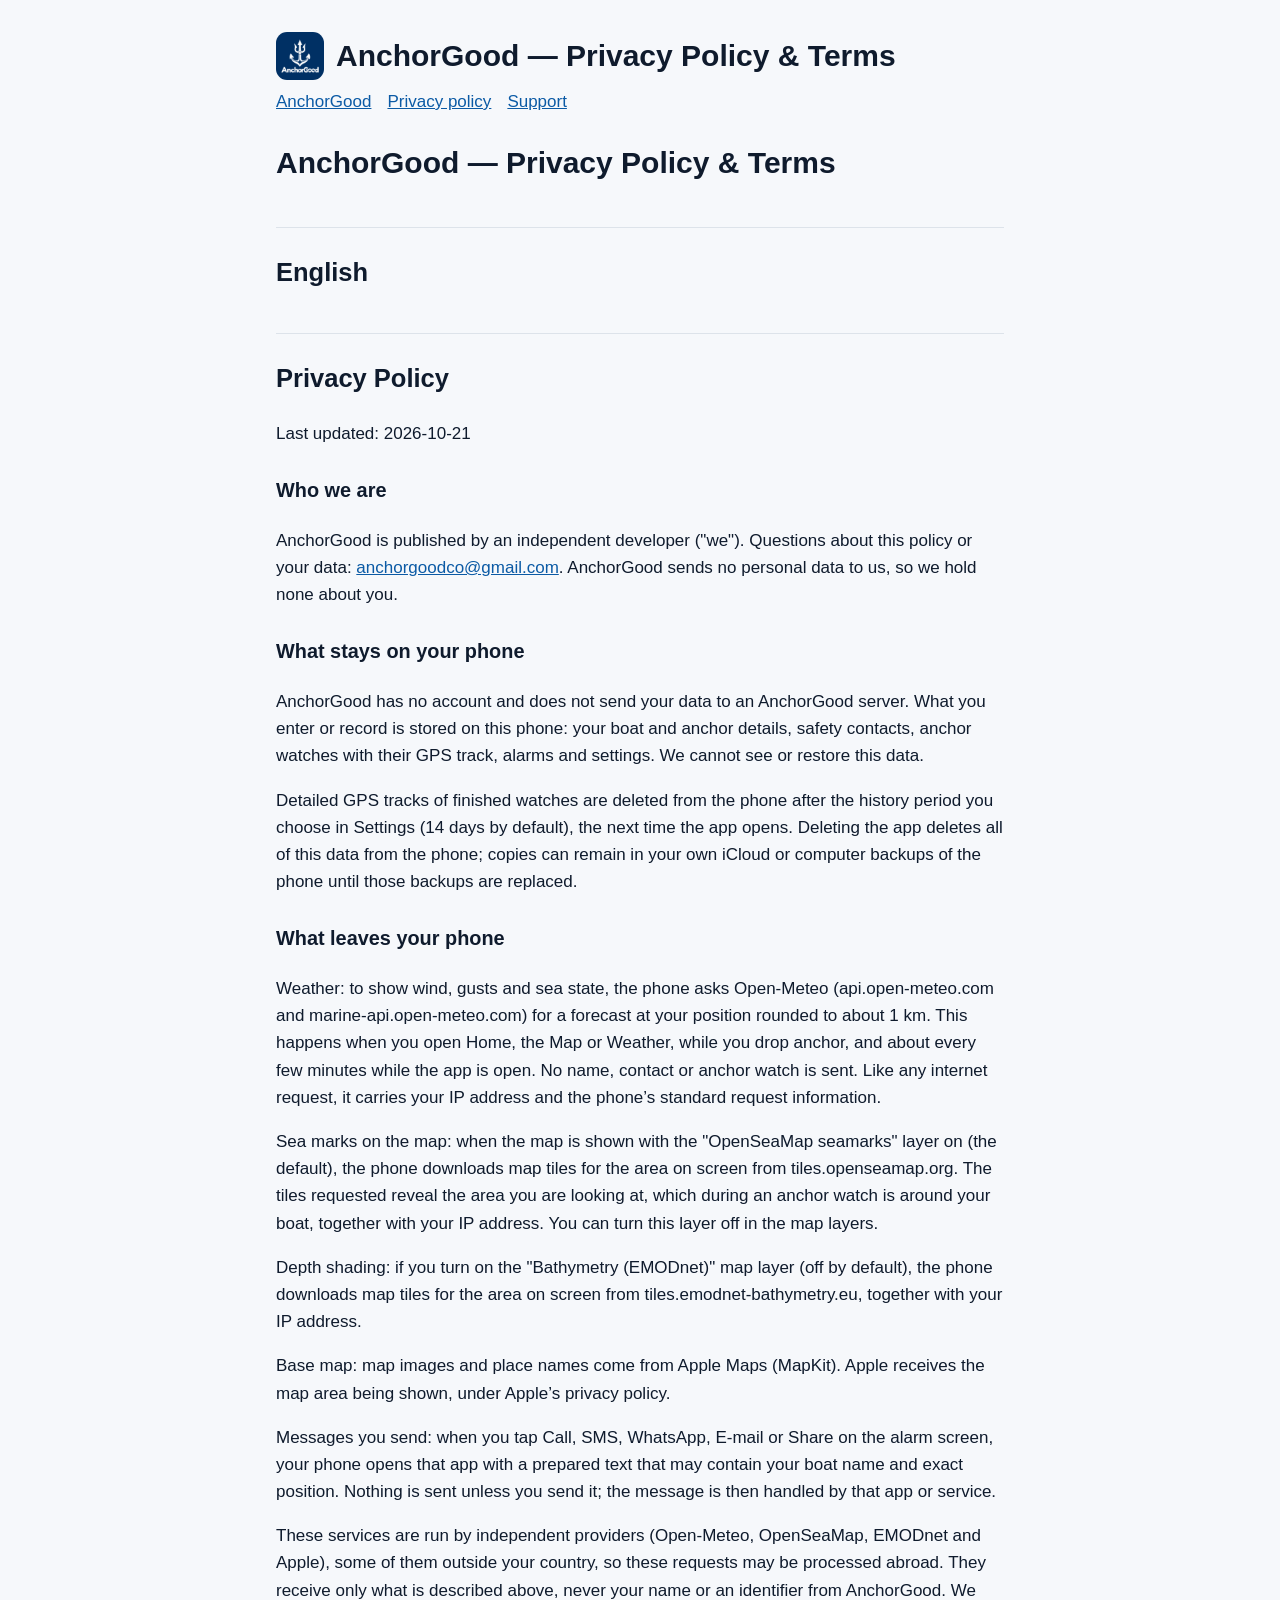
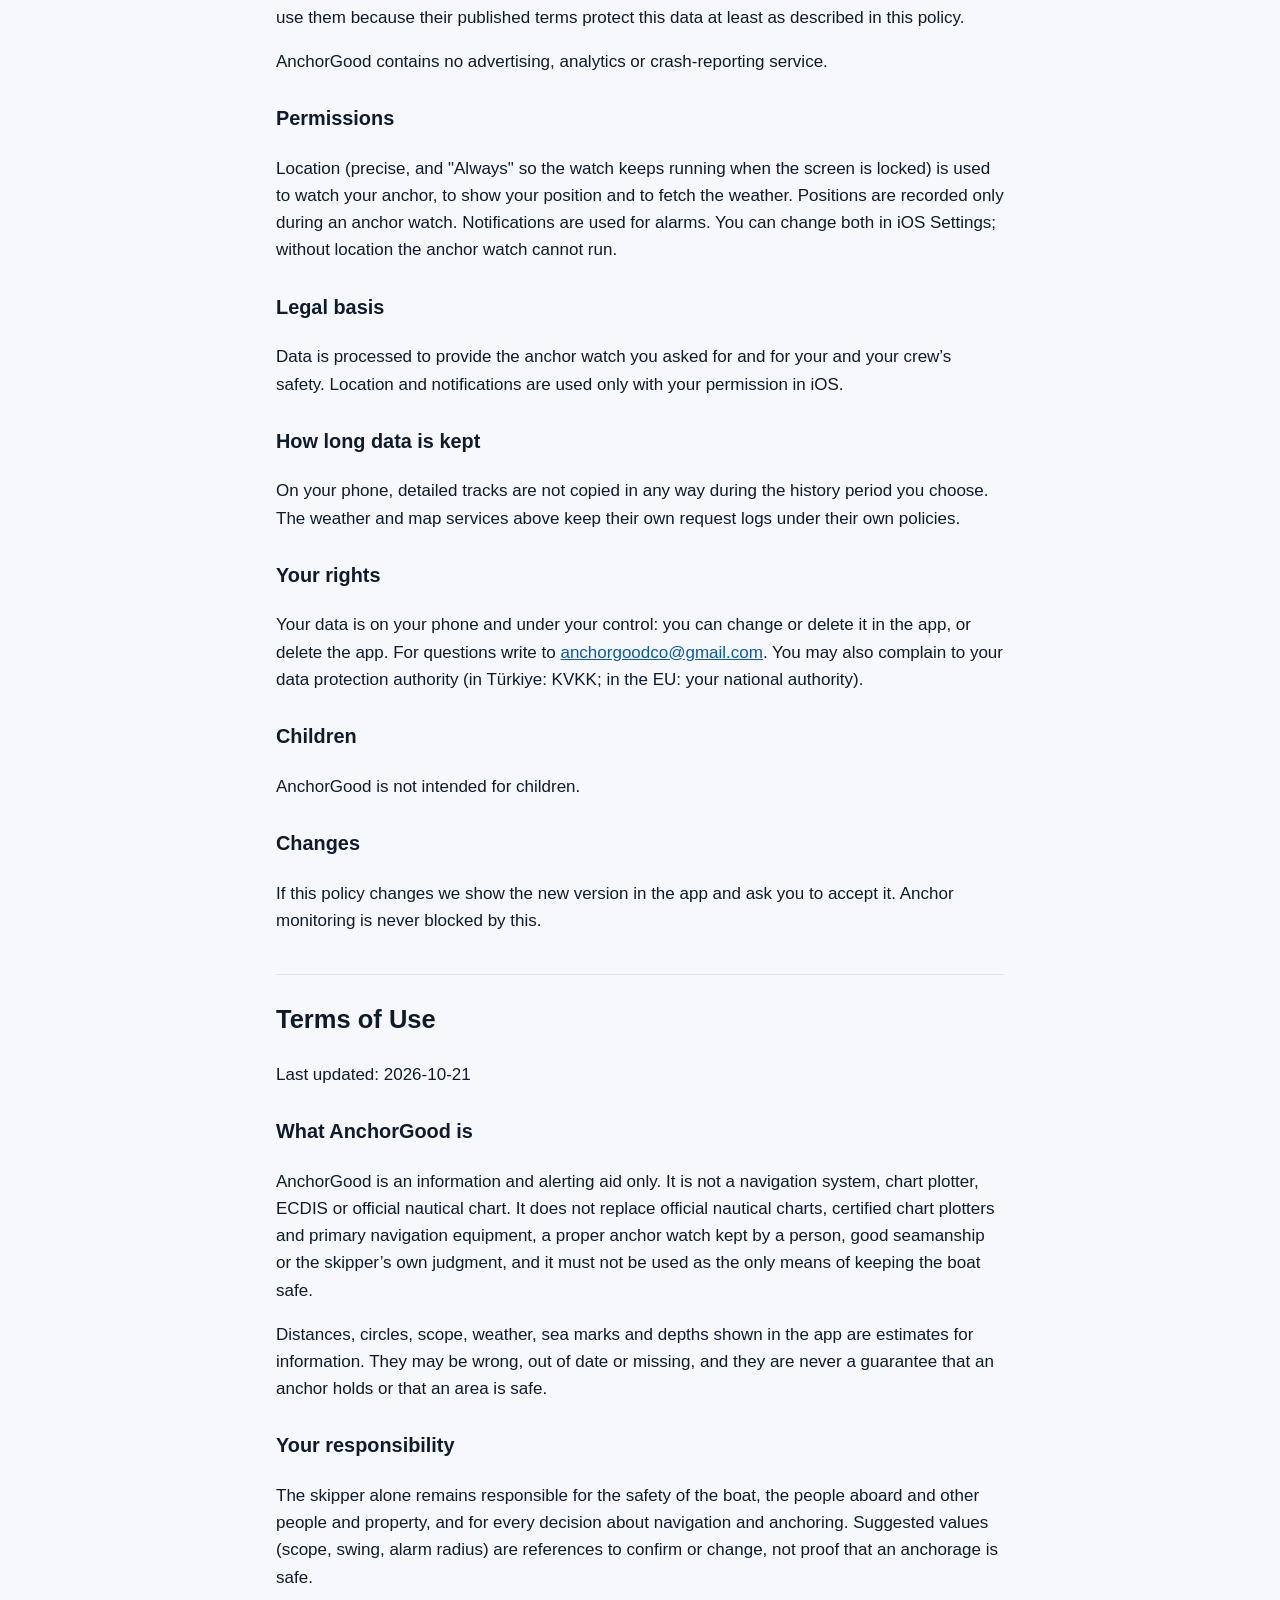
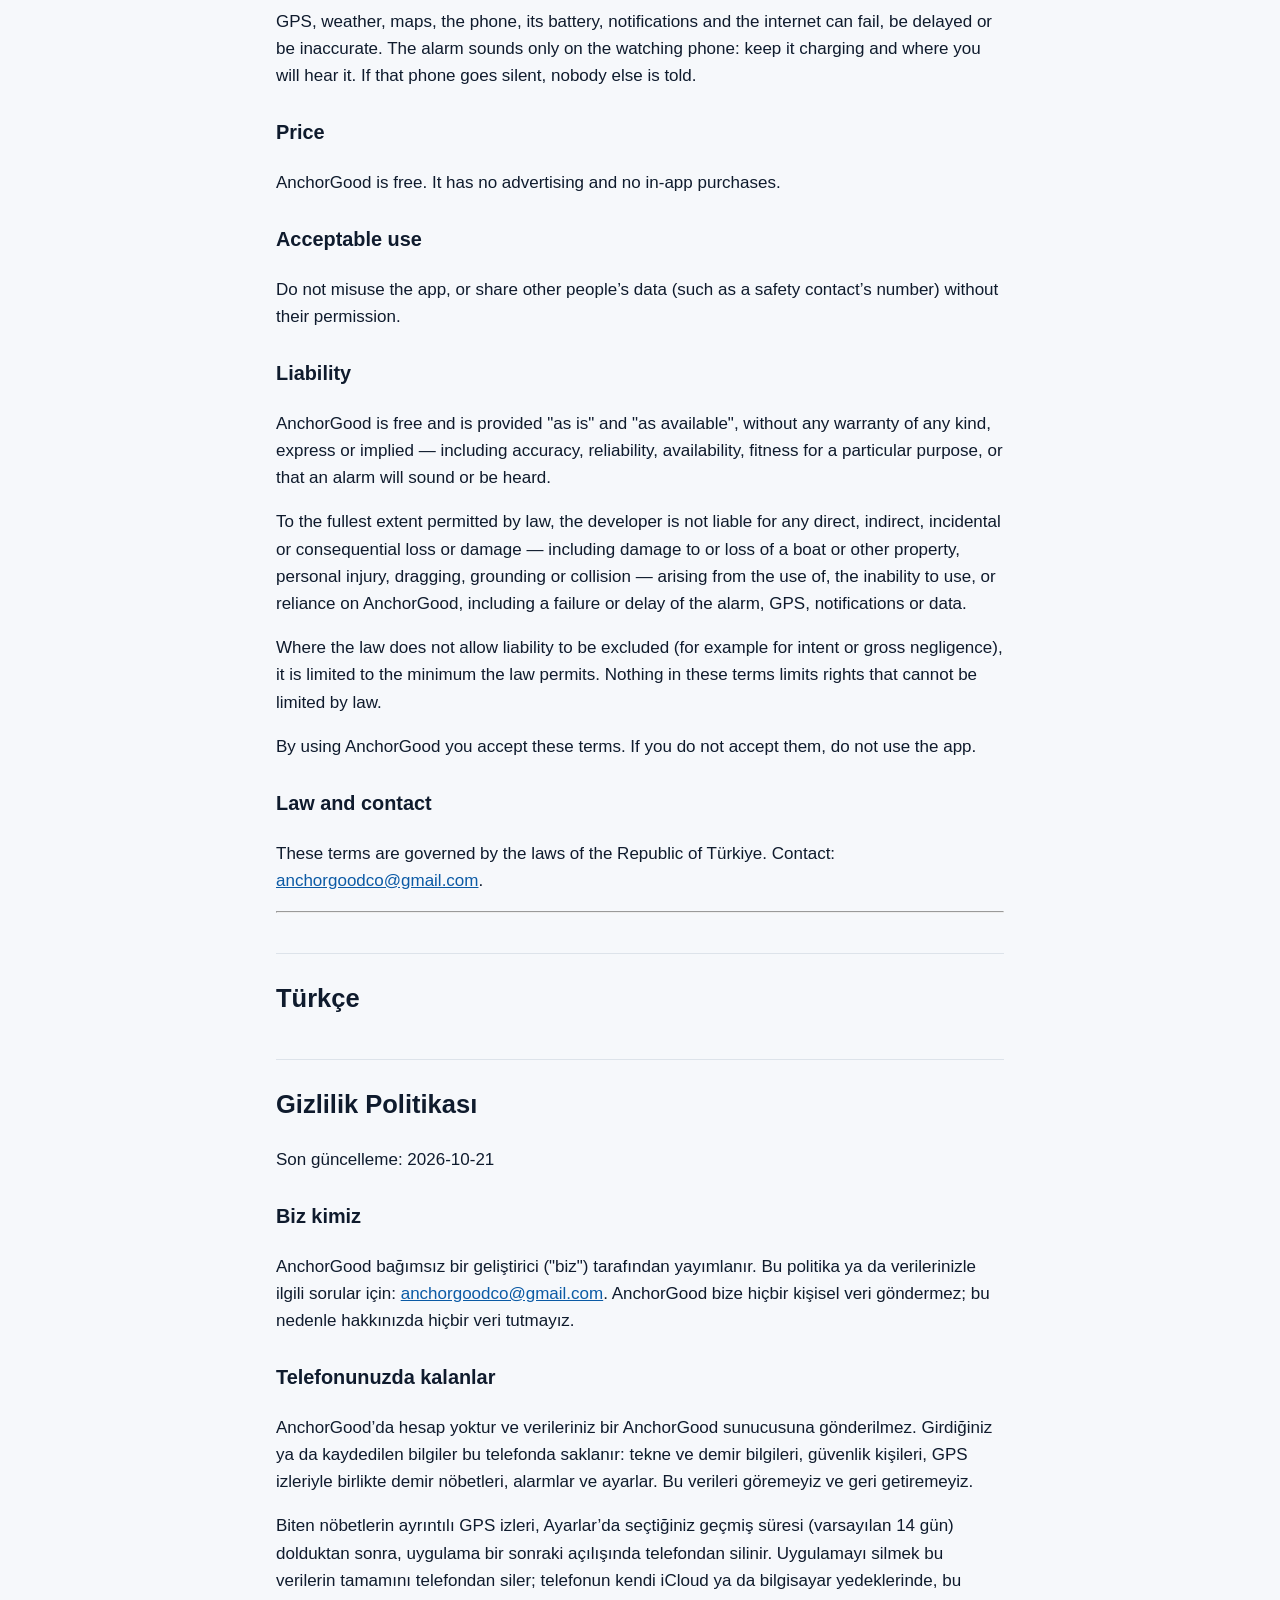
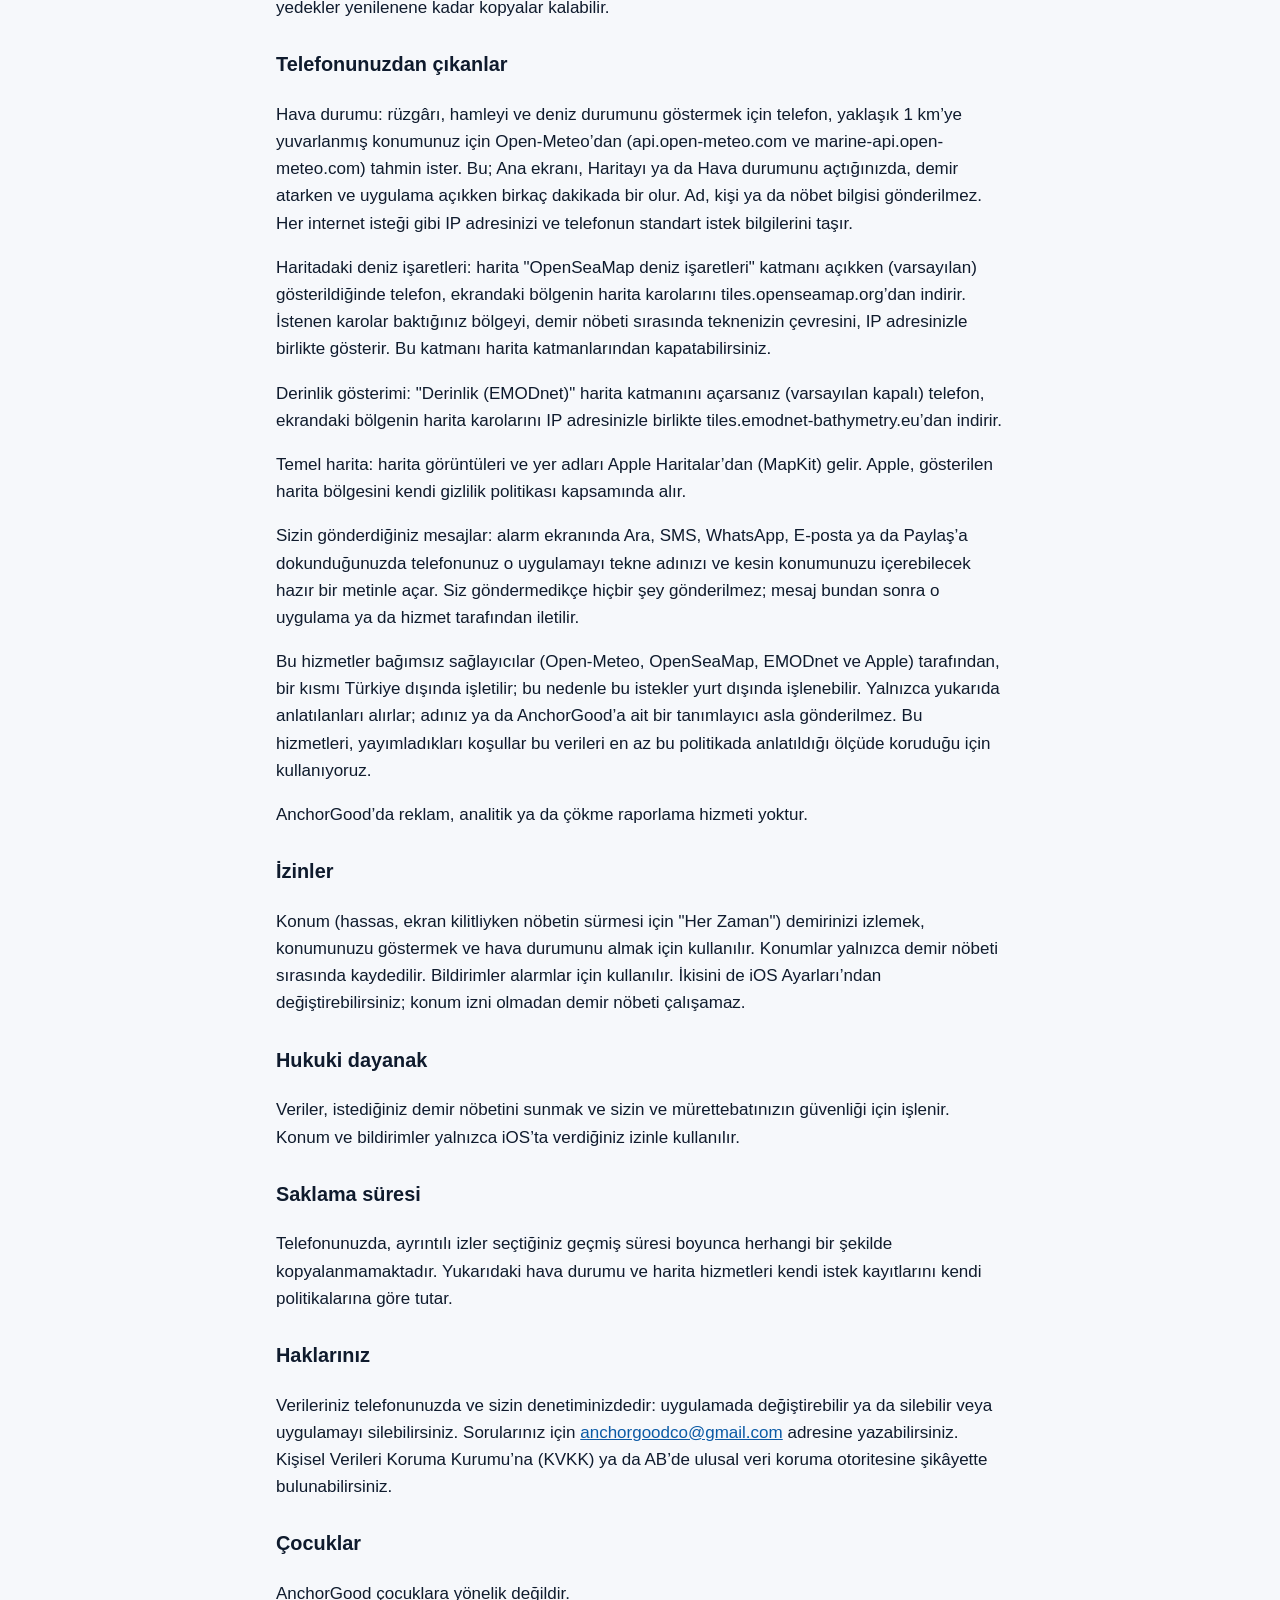
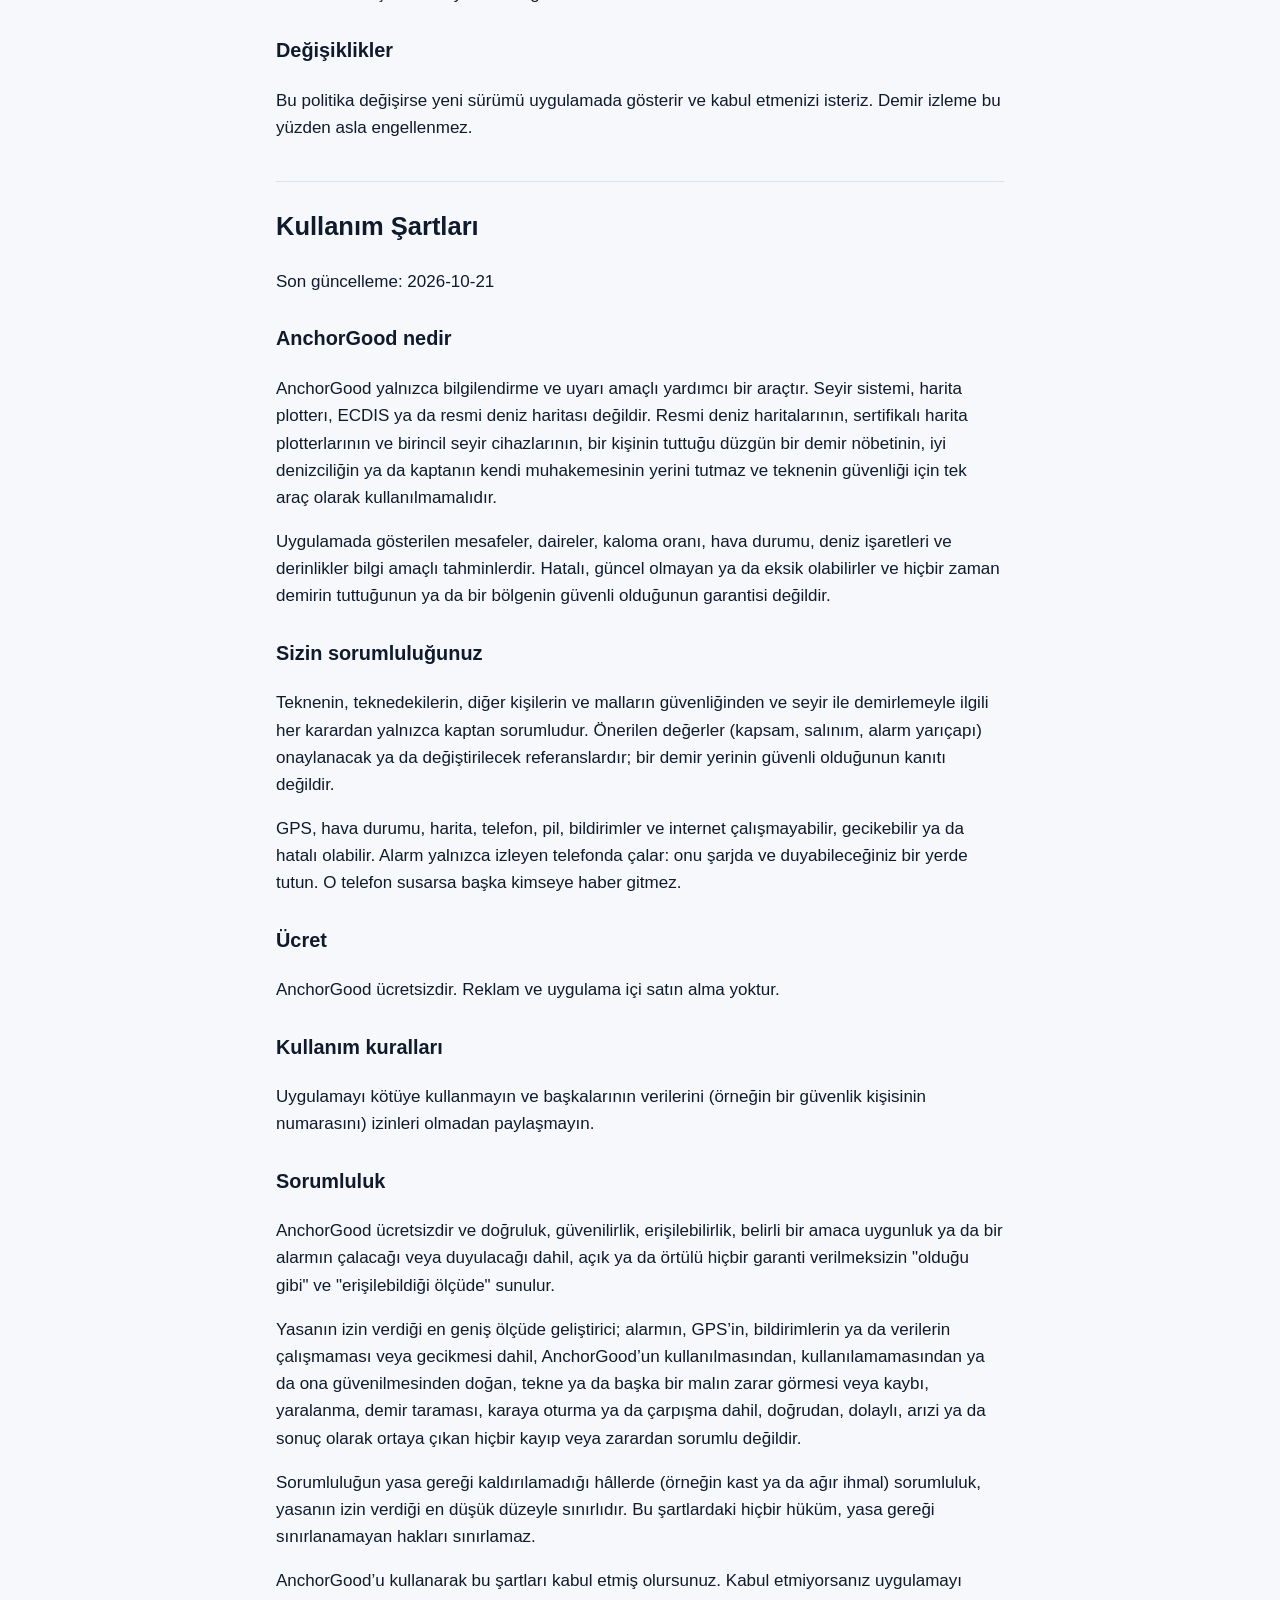
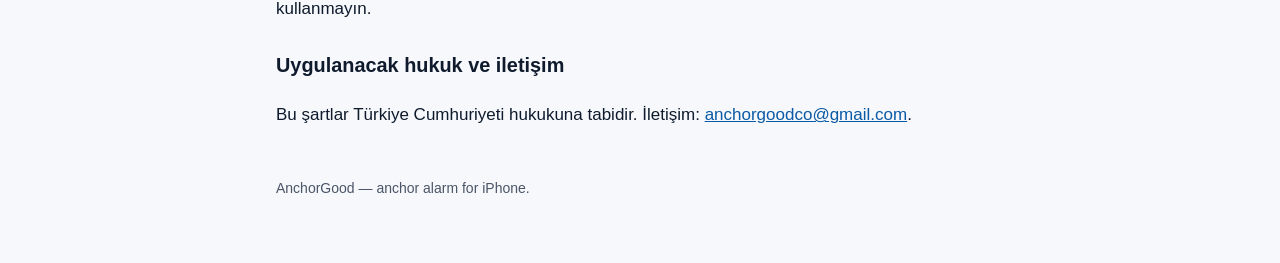
==== privacy.html @ 2a54570f "AnchorGood website: product page, privacy policy and terms, support" ====
<!DOCTYPE html>
<html xmlns="http://www.w3.org/1999/xhtml">
<head>
  <meta charset="utf-8" />
  <meta name="generator" content="pandoc 3.10" />
  <meta name="viewport" content="width=device-width, initial-scale=1.0, user-scalable=yes" />
  <title>AnchorGood — Privacy Policy &amp; Terms</title>
  <style>
    /* Default styles provided by pandoc.
    ** See https://pandoc.org/MANUAL.html#variables-for-html for config info.
    */
    span.smallcaps{font-variant: small-caps;}
    div.columns{display: flex; gap: 1.5em;}
    div.column{flex: auto;}
    @media screen {
    div.columns{gap: min(4vw, 1.5em);}
    div.column{overflow-x: auto;}
    }
    div.hanging-indent{margin-left: 1.5em; text-indent: -1.5em;}
    /* The extra [class] is a hack that increases specificity enough to
       override a similar rule in reveal.js */
    ul.task-list[class]{list-style: none;}
    ul.task-list li input[type="checkbox"] {
      font-size: inherit;
      width: 0.8em;
      margin: 0 0.8em 0.2em -1.6em;
      vertical-align: middle;
    }
    .display.math{display: block; text-align: center; margin: 0.5rem auto;}
  </style>
  <link rel="stylesheet" href="style.css" />
</head>
<body>
<main><header><img src="icon.png" alt=""><h1>AnchorGood — Privacy Policy & Terms</h1></header><nav><a href="index.html">AnchorGood</a><a href="privacy.html">Privacy policy</a><a href="support.html">Support</a></nav>
<header id="title-block-header">
<h1 class="title">AnchorGood — Privacy Policy &amp; Terms</h1>
</header>
<h2 id="english">English</h2>
<h2 id="privacy-policy">Privacy Policy</h2>
<p>Last updated: 2026-10-21</p>
<h3 id="who-we-are">Who we are</h3>
<p>AnchorGood is published by an independent developer ("we"). Questions
about this policy or your data: <a
href="mailto:anchorgoodco@gmail.com">anchorgoodco@gmail.com</a>.
AnchorGood sends no personal data to us, so we hold none about you.</p>
<h3 id="what-stays-on-your-phone">What stays on your phone</h3>
<p>AnchorGood has no account and does not send your data to an
AnchorGood server. What you enter or record is stored on this phone:
your boat and anchor details, safety contacts, anchor watches with their
GPS track, alarms and settings. We cannot see or restore this data.</p>
<p>Detailed GPS tracks of finished watches are deleted from the phone
after the history period you choose in Settings (14 days by default),
the next time the app opens. Deleting the app deletes all of this data
from the phone; copies can remain in your own iCloud or computer backups
of the phone until those backups are replaced.</p>
<h3 id="what-leaves-your-phone">What leaves your phone</h3>
<p>Weather: to show wind, gusts and sea state, the phone asks Open-Meteo
(api.open-meteo.com and marine-api.open-meteo.com) for a forecast at
your position rounded to about 1 km. This happens when you open Home,
the Map or Weather, while you drop anchor, and about every few minutes
while the app is open. No name, contact or anchor watch is sent. Like
any internet request, it carries your IP address and the phone’s
standard request information.</p>
<p>Sea marks on the map: when the map is shown with the "OpenSeaMap
seamarks" layer on (the default), the phone downloads map tiles for the
area on screen from tiles.openseamap.org. The tiles requested reveal the
area you are looking at, which during an anchor watch is around your
boat, together with your IP address. You can turn this layer off in the
map layers.</p>
<p>Depth shading: if you turn on the "Bathymetry (EMODnet)" map layer
(off by default), the phone downloads map tiles for the area on screen
from tiles.emodnet-bathymetry.eu, together with your IP address.</p>
<p>Base map: map images and place names come from Apple Maps (MapKit).
Apple receives the map area being shown, under Apple’s privacy
policy.</p>
<p>Messages you send: when you tap Call, SMS, WhatsApp, E-mail or Share
on the alarm screen, your phone opens that app with a prepared text that
may contain your boat name and exact position. Nothing is sent unless
you send it; the message is then handled by that app or service.</p>
<p>These services are run by independent providers (Open-Meteo,
OpenSeaMap, EMODnet and Apple), some of them outside your country, so
these requests may be processed abroad. They receive only what is
described above, never your name or an identifier from AnchorGood. We
use them because their published terms protect this data at least as
described in this policy.</p>
<p>AnchorGood contains no advertising, analytics or crash-reporting
service.</p>
<h3 id="permissions">Permissions</h3>
<p>Location (precise, and "Always" so the watch keeps running when the
screen is locked) is used to watch your anchor, to show your position
and to fetch the weather. Positions are recorded only during an anchor
watch. Notifications are used for alarms. You can change both in iOS
Settings; without location the anchor watch cannot run.</p>
<h3 id="legal-basis">Legal basis</h3>
<p>Data is processed to provide the anchor watch you asked for and for
your and your crew’s safety. Location and notifications are used only
with your permission in iOS.</p>
<h3 id="how-long-data-is-kept">How long data is kept</h3>
<p>On your phone, detailed tracks are not copied in any way during the
history period you choose. The weather and map services above keep their
own request logs under their own policies.</p>
<h3 id="your-rights">Your rights</h3>
<p>Your data is on your phone and under your control: you can change or
delete it in the app, or delete the app. For questions write to <a
href="mailto:anchorgoodco@gmail.com">anchorgoodco@gmail.com</a>. You may
also complain to your data protection authority (in Türkiye: KVKK; in
the EU: your national authority).</p>
<h3 id="children">Children</h3>
<p>AnchorGood is not intended for children.</p>
<h3 id="changes">Changes</h3>
<p>If this policy changes we show the new version in the app and ask you
to accept it. Anchor monitoring is never blocked by this.</p>
<h2 id="terms-of-use">Terms of Use</h2>
<p>Last updated: 2026-10-21</p>
<h3 id="what-anchorgood-is">What AnchorGood is</h3>
<p>AnchorGood is an information and alerting aid only. It is not a
navigation system, chart plotter, ECDIS or official nautical chart. It
does not replace official nautical charts, certified chart plotters and
primary navigation equipment, a proper anchor watch kept by a person,
good seamanship or the skipper’s own judgment, and it must not be used
as the only means of keeping the boat safe.</p>
<p>Distances, circles, scope, weather, sea marks and depths shown in the
app are estimates for information. They may be wrong, out of date or
missing, and they are never a guarantee that an anchor holds or that an
area is safe.</p>
<h3 id="your-responsibility">Your responsibility</h3>
<p>The skipper alone remains responsible for the safety of the boat, the
people aboard and other people and property, and for every decision
about navigation and anchoring. Suggested values (scope, swing, alarm
radius) are references to confirm or change, not proof that an anchorage
is safe.</p>
<p>GPS, weather, maps, the phone, its battery, notifications and the
internet can fail, be delayed or be inaccurate. The alarm sounds only on
the watching phone: keep it charging and where you will hear it. If that
phone goes silent, nobody else is told.</p>
<h3 id="price">Price</h3>
<p>AnchorGood is free. It has no advertising and no in-app
purchases.</p>
<h3 id="acceptable-use">Acceptable use</h3>
<p>Do not misuse the app, or share other people’s data (such as a safety
contact’s number) without their permission.</p>
<h3 id="liability">Liability</h3>
<p>AnchorGood is free and is provided "as is" and "as available",
without any warranty of any kind, express or implied — including
accuracy, reliability, availability, fitness for a particular purpose,
or that an alarm will sound or be heard.</p>
<p>To the fullest extent permitted by law, the developer is not liable
for any direct, indirect, incidental or consequential loss or damage —
including damage to or loss of a boat or other property, personal
injury, dragging, grounding or collision — arising from the use of, the
inability to use, or reliance on AnchorGood, including a failure or
delay of the alarm, GPS, notifications or data.</p>
<p>Where the law does not allow liability to be excluded (for example
for intent or gross negligence), it is limited to the minimum the law
permits. Nothing in these terms limits rights that cannot be limited by
law.</p>
<p>By using AnchorGood you accept these terms. If you do not accept
them, do not use the app.</p>
<h3 id="law-and-contact">Law and contact</h3>
<p>These terms are governed by the laws of the Republic of Türkiye.
Contact: <a
href="mailto:anchorgoodco@gmail.com">anchorgoodco@gmail.com</a>.</p>
<hr />
<h2 id="türkçe">Türkçe</h2>
<h2 id="gizlilik-politikası">Gizlilik Politikası</h2>
<p>Son güncelleme: 2026-10-21</p>
<h3 id="biz-kimiz">Biz kimiz</h3>
<p>AnchorGood bağımsız bir geliştirici ("biz") tarafından yayımlanır. Bu
politika ya da verilerinizle ilgili sorular için: <a
href="mailto:anchorgoodco@gmail.com">anchorgoodco@gmail.com</a>.
AnchorGood bize hiçbir kişisel veri göndermez; bu nedenle hakkınızda
hiçbir veri tutmayız.</p>
<h3 id="telefonunuzda-kalanlar">Telefonunuzda kalanlar</h3>
<p>AnchorGood’da hesap yoktur ve verileriniz bir AnchorGood sunucusuna
gönderilmez. Girdiğiniz ya da kaydedilen bilgiler bu telefonda saklanır:
tekne ve demir bilgileri, güvenlik kişileri, GPS izleriyle birlikte
demir nöbetleri, alarmlar ve ayarlar. Bu verileri göremeyiz ve geri
getiremeyiz.</p>
<p>Biten nöbetlerin ayrıntılı GPS izleri, Ayarlar’da seçtiğiniz geçmiş
süresi (varsayılan 14 gün) dolduktan sonra, uygulama bir sonraki
açılışında telefondan silinir. Uygulamayı silmek bu verilerin tamamını
telefondan siler; telefonun kendi iCloud ya da bilgisayar yedeklerinde,
bu yedekler yenilenene kadar kopyalar kalabilir.</p>
<h3 id="telefonunuzdan-çıkanlar">Telefonunuzdan çıkanlar</h3>
<p>Hava durumu: rüzgârı, hamleyi ve deniz durumunu göstermek için
telefon, yaklaşık 1 km’ye yuvarlanmış konumunuz için Open-Meteo’dan
(api.open-meteo.com ve marine-api.open-meteo.com) tahmin ister. Bu; Ana
ekranı, Haritayı ya da Hava durumunu açtığınızda, demir atarken ve
uygulama açıkken birkaç dakikada bir olur. Ad, kişi ya da nöbet bilgisi
gönderilmez. Her internet isteği gibi IP adresinizi ve telefonun
standart istek bilgilerini taşır.</p>
<p>Haritadaki deniz işaretleri: harita "OpenSeaMap deniz işaretleri"
katmanı açıkken (varsayılan) gösterildiğinde telefon, ekrandaki bölgenin
harita karolarını tiles.openseamap.org’dan indirir. İstenen karolar
baktığınız bölgeyi, demir nöbeti sırasında teknenizin çevresini, IP
adresinizle birlikte gösterir. Bu katmanı harita katmanlarından
kapatabilirsiniz.</p>
<p>Derinlik gösterimi: "Derinlik (EMODnet)" harita katmanını açarsanız
(varsayılan kapalı) telefon, ekrandaki bölgenin harita karolarını IP
adresinizle birlikte tiles.emodnet-bathymetry.eu’dan indirir.</p>
<p>Temel harita: harita görüntüleri ve yer adları Apple Haritalar’dan
(MapKit) gelir. Apple, gösterilen harita bölgesini kendi gizlilik
politikası kapsamında alır.</p>
<p>Sizin gönderdiğiniz mesajlar: alarm ekranında Ara, SMS, WhatsApp,
E-posta ya da Paylaş’a dokunduğunuzda telefonunuz o uygulamayı tekne
adınızı ve kesin konumunuzu içerebilecek hazır bir metinle açar. Siz
göndermedikçe hiçbir şey gönderilmez; mesaj bundan sonra o uygulama ya
da hizmet tarafından iletilir.</p>
<p>Bu hizmetler bağımsız sağlayıcılar (Open-Meteo, OpenSeaMap, EMODnet
ve Apple) tarafından, bir kısmı Türkiye dışında işletilir; bu nedenle bu
istekler yurt dışında işlenebilir. Yalnızca yukarıda anlatılanları
alırlar; adınız ya da AnchorGood’a ait bir tanımlayıcı asla gönderilmez.
Bu hizmetleri, yayımladıkları koşullar bu verileri en az bu politikada
anlatıldığı ölçüde koruduğu için kullanıyoruz.</p>
<p>AnchorGood’da reklam, analitik ya da çökme raporlama hizmeti
yoktur.</p>
<h3 id="i̇zinler">İzinler</h3>
<p>Konum (hassas, ekran kilitliyken nöbetin sürmesi için "Her Zaman")
demirinizi izlemek, konumunuzu göstermek ve hava durumunu almak için
kullanılır. Konumlar yalnızca demir nöbeti sırasında kaydedilir.
Bildirimler alarmlar için kullanılır. İkisini de iOS Ayarları’ndan
değiştirebilirsiniz; konum izni olmadan demir nöbeti çalışamaz.</p>
<h3 id="hukuki-dayanak">Hukuki dayanak</h3>
<p>Veriler, istediğiniz demir nöbetini sunmak ve sizin ve
mürettebatınızın güvenliği için işlenir. Konum ve bildirimler yalnızca
iOS’ta verdiğiniz izinle kullanılır.</p>
<h3 id="saklama-süresi">Saklama süresi</h3>
<p>Telefonunuzda, ayrıntılı izler seçtiğiniz geçmiş süresi boyunca
herhangi bir şekilde kopyalanmamaktadır. Yukarıdaki hava durumu ve
harita hizmetleri kendi istek kayıtlarını kendi politikalarına göre
tutar.</p>
<h3 id="haklarınız">Haklarınız</h3>
<p>Verileriniz telefonunuzda ve sizin denetiminizdedir: uygulamada
değiştirebilir ya da silebilir veya uygulamayı silebilirsiniz.
Sorularınız için <a
href="mailto:anchorgoodco@gmail.com">anchorgoodco@gmail.com</a> adresine
yazabilirsiniz. Kişisel Verileri Koruma Kurumu’na (KVKK) ya da AB’de
ulusal veri koruma otoritesine şikâyette bulunabilirsiniz.</p>
<h3 id="çocuklar">Çocuklar</h3>
<p>AnchorGood çocuklara yönelik değildir.</p>
<h3 id="değişiklikler">Değişiklikler</h3>
<p>Bu politika değişirse yeni sürümü uygulamada gösterir ve kabul
etmenizi isteriz. Demir izleme bu yüzden asla engellenmez.</p>
<h2 id="kullanım-şartları">Kullanım Şartları</h2>
<p>Son güncelleme: 2026-10-21</p>
<h3 id="anchorgood-nedir">AnchorGood nedir</h3>
<p>AnchorGood yalnızca bilgilendirme ve uyarı amaçlı yardımcı bir
araçtır. Seyir sistemi, harita plotterı, ECDIS ya da resmi deniz
haritası değildir. Resmi deniz haritalarının, sertifikalı harita
plotterlarının ve birincil seyir cihazlarının, bir kişinin tuttuğu
düzgün bir demir nöbetinin, iyi denizciliğin ya da kaptanın kendi
muhakemesinin yerini tutmaz ve teknenin güvenliği için tek araç olarak
kullanılmamalıdır.</p>
<p>Uygulamada gösterilen mesafeler, daireler, kaloma oranı, hava durumu,
deniz işaretleri ve derinlikler bilgi amaçlı tahminlerdir. Hatalı,
güncel olmayan ya da eksik olabilirler ve hiçbir zaman demirin
tuttuğunun ya da bir bölgenin güvenli olduğunun garantisi değildir.</p>
<h3 id="sizin-sorumluluğunuz">Sizin sorumluluğunuz</h3>
<p>Teknenin, teknedekilerin, diğer kişilerin ve malların güvenliğinden
ve seyir ile demirlemeyle ilgili her karardan yalnızca kaptan
sorumludur. Önerilen değerler (kapsam, salınım, alarm yarıçapı)
onaylanacak ya da değiştirilecek referanslardır; bir demir yerinin
güvenli olduğunun kanıtı değildir.</p>
<p>GPS, hava durumu, harita, telefon, pil, bildirimler ve internet
çalışmayabilir, gecikebilir ya da hatalı olabilir. Alarm yalnızca
izleyen telefonda çalar: onu şarjda ve duyabileceğiniz bir yerde tutun.
O telefon susarsa başka kimseye haber gitmez.</p>
<h3 id="ücret">Ücret</h3>
<p>AnchorGood ücretsizdir. Reklam ve uygulama içi satın alma yoktur.</p>
<h3 id="kullanım-kuralları">Kullanım kuralları</h3>
<p>Uygulamayı kötüye kullanmayın ve başkalarının verilerini (örneğin bir
güvenlik kişisinin numarasını) izinleri olmadan paylaşmayın.</p>
<h3 id="sorumluluk">Sorumluluk</h3>
<p>AnchorGood ücretsizdir ve doğruluk, güvenilirlik, erişilebilirlik,
belirli bir amaca uygunluk ya da bir alarmın çalacağı veya duyulacağı
dahil, açık ya da örtülü hiçbir garanti verilmeksizin "olduğu gibi" ve
"erişilebildiği ölçüde" sunulur.</p>
<p>Yasanın izin verdiği en geniş ölçüde geliştirici; alarmın, GPS’in,
bildirimlerin ya da verilerin çalışmaması veya gecikmesi dahil,
AnchorGood’un kullanılmasından, kullanılamamasından ya da ona
güvenilmesinden doğan, tekne ya da başka bir malın zarar görmesi veya
kaybı, yaralanma, demir taraması, karaya oturma ya da çarpışma dahil,
doğrudan, dolaylı, arızi ya da sonuç olarak ortaya çıkan hiçbir kayıp
veya zarardan sorumlu değildir.</p>
<p>Sorumluluğun yasa gereği kaldırılamadığı hâllerde (örneğin kast ya da
ağır ihmal) sorumluluk, yasanın izin verdiği en düşük düzeyle
sınırlıdır. Bu şartlardaki hiçbir hüküm, yasa gereği sınırlanamayan
hakları sınırlamaz.</p>
<p>AnchorGood’u kullanarak bu şartları kabul etmiş olursunuz. Kabul
etmiyorsanız uygulamayı kullanmayın.</p>
<h3 id="uygulanacak-hukuk-ve-iletişim">Uygulanacak hukuk ve
iletişim</h3>
<p>Bu şartlar Türkiye Cumhuriyeti hukukuna tabidir. İletişim: <a
href="mailto:anchorgoodco@gmail.com">anchorgoodco@gmail.com</a>.</p>
<footer>AnchorGood — anchor alarm for iPhone.</footer></main>
</body>
</html>
---- style.css ----
:root {
  --bg: #f6f8fb;
  --fg: #0f1b2d;
  --muted: #4a5568;
  --accent: #0b5aa5;
  --card: #fff;
  --line: #dde3ea;
}
@media (prefers-color-scheme: dark) {
  :root {
    --bg: #0b1220;
    --fg: #e8eef6;
    --muted: #a0aec0;
    --accent: #6cb4ff;
    --card: #121b2c;
    --line: #24324a;
  }
}
* {
  box-sizing: border-box;
}
body {
  margin: 0;
  background: var(--bg);
  color: var(--fg);
  font:
    17px/1.6 -apple-system,
    BlinkMacSystemFont,
    'Segoe UI',
    Roboto,
    sans-serif;
}
main {
  max-width: 760px;
  margin: 0 auto;
  padding: 32px 16px 64px;
}
header {
  display: flex;
  align-items: center;
  gap: 12px;
  margin-bottom: 8px;
}
header img {
  width: 48px;
  height: 48px;
  border-radius: 11px;
}
nav {
  margin: 8px 0 24px;
  display: flex;
  gap: 16px;
  flex-wrap: wrap;
}
a {
  color: var(--accent);
}
h1 {
  font-size: 30px;
  margin: 0;
}
h2 {
  margin-top: 40px;
  border-top: 1px solid var(--line);
  padding-top: 24px;
}
h3 {
  margin-top: 28px;
}
table {
  border-collapse: collapse;
  width: 100%;
  background: var(--card);
  font-size: 15px;
}
th,
td {
  border: 1px solid var(--line);
  padding: 8px 10px;
  text-align: left;
  vertical-align: top;
}
blockquote {
  display: none;
}
footer {
  margin-top: 48px;
  color: var(--muted);
  font-size: 14px;
}
.home {
  max-width: 1080px;
}
.top {
  justify-content: space-between;
  flex-wrap: wrap;
}
.brand {
  display: flex;
  align-items: center;
  gap: 10px;
  text-decoration: none;
  color: var(--fg);
  font-weight: 700;
  font-size: 20px;
}
.brand img {
  width: 40px;
  height: 40px;
  border-radius: 9px;
}
.top nav {
  margin: 0;
  align-items: center;
}
#lang {
  background: none;
  border: 1px solid var(--line);
  color: var(--fg);
  border-radius: 8px;
  padding: 4px 10px;
  font: inherit;
  cursor: pointer;
}
.hero {
  display: grid;
  grid-template-columns: 1.2fr 1fr;
  gap: 32px;
  align-items: center;
  margin: 32px 0 16px;
}
.hero h1 {
  font-size: 42px;
  line-height: 1.15;
}
.lead {
  font-size: 20px;
  color: var(--muted);
}
.badges {
  font-weight: 600;
  color: var(--accent);
}
.soon {
  color: var(--muted);
}
.shot {
  width: 100%;
  max-width: 320px;
  justify-self: center;
  border-radius: 36px;
  box-shadow: 0 20px 50px rgba(0, 0, 0, 0.18);
}
.features {
  display: grid;
  grid-template-columns: repeat(auto-fit, minmax(260px, 1fr));
  gap: 16px;
  margin-top: 32px;
}
.features article {
  background: var(--card);
  border: 1px solid var(--line);
  border-radius: 16px;
  padding: 20px;
}
.features h2 {
  font-size: 19px;
  margin: 0 0 8px;
  border: 0;
  padding: 0;
}
.features p {
  margin: 0;
  color: var(--muted);
}
.gallery {
  display: grid;
  grid-template-columns: repeat(auto-fit, minmax(180px, 1fr));
  gap: 16px;
  margin-top: 40px;
}
.gallery img {
  width: 100%;
  border-radius: 24px;
  border: 1px solid var(--line);
}
.note {
  margin-top: 40px;
}
.note h2 {
  border: 0;
  padding: 0;
  margin: 0 0 8px;
  font-size: 20px;
}
@media (max-width: 720px) {
  .hero {
    grid-template-columns: 1fr;
  }
  .hero h1 {
    font-size: 32px;
  }
}
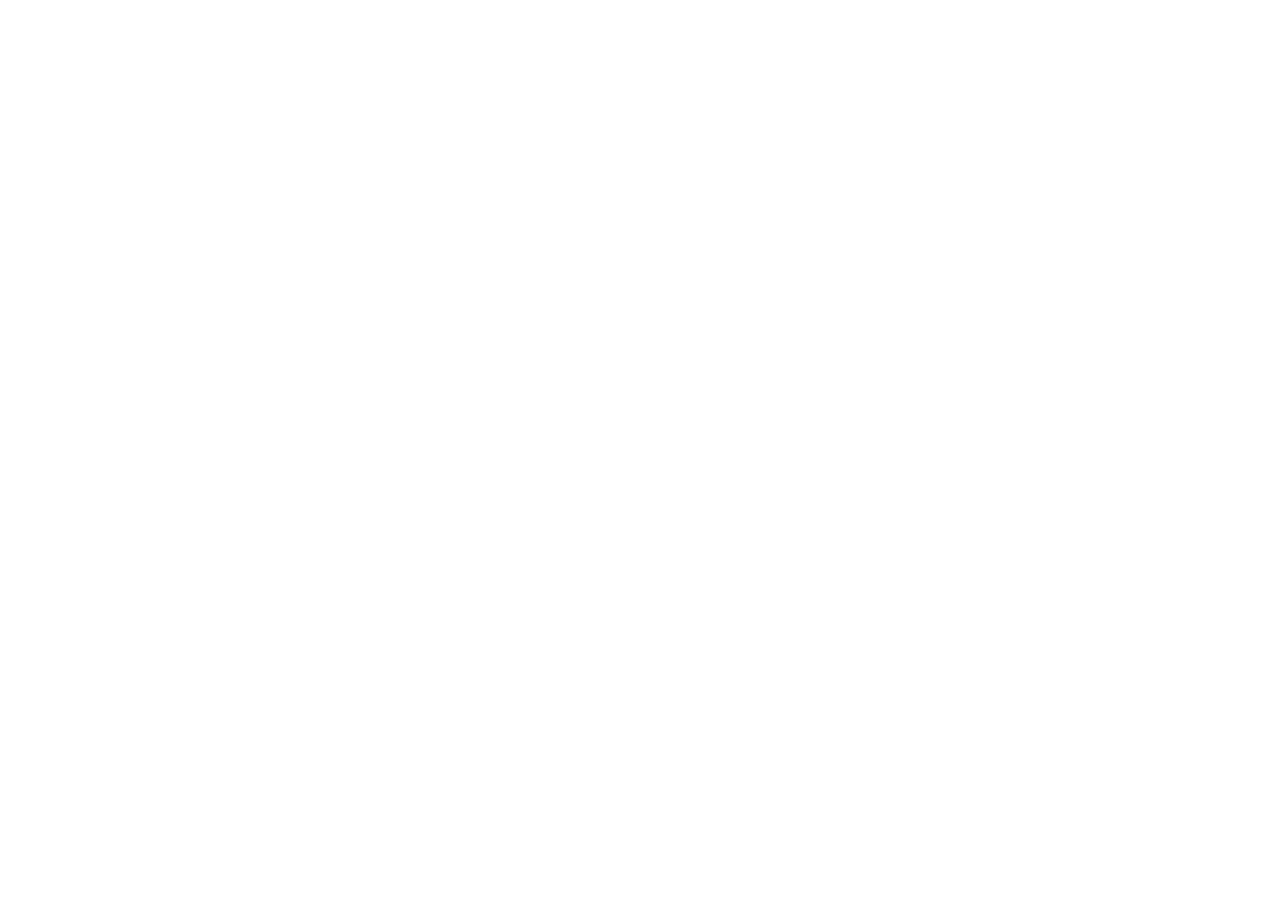
==== commit a26fd25f: "Move AnchorGood pages to sdsstudio.co Co-Authored-By: Claude Opus 5.5 <noreply@anthropic.com>" ====
--- a/privacy.html
+++ b/privacy.html
@@ -1,297 +1,15 @@
-<!DOCTYPE html>
-<html xmlns="http://www.w3.org/1999/xhtml">
+<!doctype html>
+<html lang="en">
 <head>
-  <meta charset="utf-8" />
-  <meta name="generator" content="pandoc 3.10" />
-  <meta name="viewport" content="width=device-width, initial-scale=1.0, user-scalable=yes" />
-  <title>AnchorGood — Privacy Policy &amp; Terms</title>
-  <style>
-    /* Default styles provided by pandoc.
-    ** See https://pandoc.org/MANUAL.html#variables-for-html for config info.
-    */
-    span.smallcaps{font-variant: small-caps;}
-    div.columns{display: flex; gap: 1.5em;}
-    div.column{flex: auto;}
-    @media screen {
-    div.columns{gap: min(4vw, 1.5em);}
-    div.column{overflow-x: auto;}
-    }
-    div.hanging-indent{margin-left: 1.5em; text-indent: -1.5em;}
-    /* The extra [class] is a hack that increases specificity enough to
-       override a similar rule in reveal.js */
-    ul.task-list[class]{list-style: none;}
-    ul.task-list li input[type="checkbox"] {
-      font-size: inherit;
-      width: 0.8em;
-      margin: 0 0.8em 0.2em -1.6em;
-      vertical-align: middle;
-    }
-    .display.math{display: block; text-align: center; margin: 0.5rem auto;}
-  </style>
-  <link rel="stylesheet" href="style.css" />
+<meta charset="utf-8">
+<meta name="viewport" content="width=device-width, initial-scale=1">
+<title>AnchorGood has moved</title>
+<link rel="canonical" href="https://sdsstudio.co/en/products/anchorgood/privacy/">
+<meta http-equiv="refresh" content="0; url=https://sdsstudio.co/en/products/anchorgood/privacy/">
+<meta name="robots" content="noindex">
 </head>
 <body>
-<main><header><img src="icon.png" alt=""><h1>AnchorGood — Privacy Policy & Terms</h1></header><nav><a href="index.html">AnchorGood</a><a href="privacy.html">Privacy policy</a><a href="support.html">Support</a></nav>
-<header id="title-block-header">
-<h1 class="title">AnchorGood — Privacy Policy &amp; Terms</h1>
-</header>
-<h2 id="english">English</h2>
-<h2 id="privacy-policy">Privacy Policy</h2>
-<p>Last updated: 2026-10-21</p>
-<h3 id="who-we-are">Who we are</h3>
-<p>AnchorGood is published by an independent developer ("we"). Questions
-about this policy or your data: <a
-href="mailto:anchorgoodco@gmail.com">anchorgoodco@gmail.com</a>.
-AnchorGood sends no personal data to us, so we hold none about you.</p>
-<h3 id="what-stays-on-your-phone">What stays on your phone</h3>
-<p>AnchorGood has no account and does not send your data to an
-AnchorGood server. What you enter or record is stored on this phone:
-your boat and anchor details, safety contacts, anchor watches with their
-GPS track, alarms and settings. We cannot see or restore this data.</p>
-<p>Detailed GPS tracks of finished watches are deleted from the phone
-after the history period you choose in Settings (14 days by default),
-the next time the app opens. Deleting the app deletes all of this data
-from the phone; copies can remain in your own iCloud or computer backups
-of the phone until those backups are replaced.</p>
-<h3 id="what-leaves-your-phone">What leaves your phone</h3>
-<p>Weather: to show wind, gusts and sea state, the phone asks Open-Meteo
-(api.open-meteo.com and marine-api.open-meteo.com) for a forecast at
-your position rounded to about 1 km. This happens when you open Home,
-the Map or Weather, while you drop anchor, and about every few minutes
-while the app is open. No name, contact or anchor watch is sent. Like
-any internet request, it carries your IP address and the phone’s
-standard request information.</p>
-<p>Sea marks on the map: when the map is shown with the "OpenSeaMap
-seamarks" layer on (the default), the phone downloads map tiles for the
-area on screen from tiles.openseamap.org. The tiles requested reveal the
-area you are looking at, which during an anchor watch is around your
-boat, together with your IP address. You can turn this layer off in the
-map layers.</p>
-<p>Depth shading: if you turn on the "Bathymetry (EMODnet)" map layer
-(off by default), the phone downloads map tiles for the area on screen
-from tiles.emodnet-bathymetry.eu, together with your IP address.</p>
-<p>Base map: map images and place names come from Apple Maps (MapKit).
-Apple receives the map area being shown, under Apple’s privacy
-policy.</p>
-<p>Messages you send: when you tap Call, SMS, WhatsApp, E-mail or Share
-on the alarm screen, your phone opens that app with a prepared text that
-may contain your boat name and exact position. Nothing is sent unless
-you send it; the message is then handled by that app or service.</p>
-<p>These services are run by independent providers (Open-Meteo,
-OpenSeaMap, EMODnet and Apple), some of them outside your country, so
-these requests may be processed abroad. They receive only what is
-described above, never your name or an identifier from AnchorGood. We
-use them because their published terms protect this data at least as
-described in this policy.</p>
-<p>AnchorGood contains no advertising, analytics or crash-reporting
-service.</p>
-<h3 id="permissions">Permissions</h3>
-<p>Location (precise, and "Always" so the watch keeps running when the
-screen is locked) is used to watch your anchor, to show your position
-and to fetch the weather. Positions are recorded only during an anchor
-watch. Notifications are used for alarms. You can change both in iOS
-Settings; without location the anchor watch cannot run.</p>
-<h3 id="legal-basis">Legal basis</h3>
-<p>Data is processed to provide the anchor watch you asked for and for
-your and your crew’s safety. Location and notifications are used only
-with your permission in iOS.</p>
-<h3 id="how-long-data-is-kept">How long data is kept</h3>
-<p>On your phone, detailed tracks are not copied in any way during the
-history period you choose. The weather and map services above keep their
-own request logs under their own policies.</p>
-<h3 id="your-rights">Your rights</h3>
-<p>Your data is on your phone and under your control: you can change or
-delete it in the app, or delete the app. For questions write to <a
-href="mailto:anchorgoodco@gmail.com">anchorgoodco@gmail.com</a>. You may
-also complain to your data protection authority (in Türkiye: KVKK; in
-the EU: your national authority).</p>
-<h3 id="children">Children</h3>
-<p>AnchorGood is not intended for children.</p>
-<h3 id="changes">Changes</h3>
-<p>If this policy changes we show the new version in the app and ask you
-to accept it. Anchor monitoring is never blocked by this.</p>
-<h2 id="terms-of-use">Terms of Use</h2>
-<p>Last updated: 2026-10-21</p>
-<h3 id="what-anchorgood-is">What AnchorGood is</h3>
-<p>AnchorGood is an information and alerting aid only. It is not a
-navigation system, chart plotter, ECDIS or official nautical chart. It
-does not replace official nautical charts, certified chart plotters and
-primary navigation equipment, a proper anchor watch kept by a person,
-good seamanship or the skipper’s own judgment, and it must not be used
-as the only means of keeping the boat safe.</p>
-<p>Distances, circles, scope, weather, sea marks and depths shown in the
-app are estimates for information. They may be wrong, out of date or
-missing, and they are never a guarantee that an anchor holds or that an
-area is safe.</p>
-<h3 id="your-responsibility">Your responsibility</h3>
-<p>The skipper alone remains responsible for the safety of the boat, the
-people aboard and other people and property, and for every decision
-about navigation and anchoring. Suggested values (scope, swing, alarm
-radius) are references to confirm or change, not proof that an anchorage
-is safe.</p>
-<p>GPS, weather, maps, the phone, its battery, notifications and the
-internet can fail, be delayed or be inaccurate. The alarm sounds only on
-the watching phone: keep it charging and where you will hear it. If that
-phone goes silent, nobody else is told.</p>
-<h3 id="price">Price</h3>
-<p>AnchorGood is free. It has no advertising and no in-app
-purchases.</p>
-<h3 id="acceptable-use">Acceptable use</h3>
-<p>Do not misuse the app, or share other people’s data (such as a safety
-contact’s number) without their permission.</p>
-<h3 id="liability">Liability</h3>
-<p>AnchorGood is free and is provided "as is" and "as available",
-without any warranty of any kind, express or implied — including
-accuracy, reliability, availability, fitness for a particular purpose,
-or that an alarm will sound or be heard.</p>
-<p>To the fullest extent permitted by law, the developer is not liable
-for any direct, indirect, incidental or consequential loss or damage —
-including damage to or loss of a boat or other property, personal
-injury, dragging, grounding or collision — arising from the use of, the
-inability to use, or reliance on AnchorGood, including a failure or
-delay of the alarm, GPS, notifications or data.</p>
-<p>Where the law does not allow liability to be excluded (for example
-for intent or gross negligence), it is limited to the minimum the law
-permits. Nothing in these terms limits rights that cannot be limited by
-law.</p>
-<p>By using AnchorGood you accept these terms. If you do not accept
-them, do not use the app.</p>
-<h3 id="law-and-contact">Law and contact</h3>
-<p>These terms are governed by the laws of the Republic of Türkiye.
-Contact: <a
-href="mailto:anchorgoodco@gmail.com">anchorgoodco@gmail.com</a>.</p>
-<hr />
-<h2 id="türkçe">Türkçe</h2>
-<h2 id="gizlilik-politikası">Gizlilik Politikası</h2>
-<p>Son güncelleme: 2026-10-21</p>
-<h3 id="biz-kimiz">Biz kimiz</h3>
-<p>AnchorGood bağımsız bir geliştirici ("biz") tarafından yayımlanır. Bu
-politika ya da verilerinizle ilgili sorular için: <a
-href="mailto:anchorgoodco@gmail.com">anchorgoodco@gmail.com</a>.
-AnchorGood bize hiçbir kişisel veri göndermez; bu nedenle hakkınızda
-hiçbir veri tutmayız.</p>
-<h3 id="telefonunuzda-kalanlar">Telefonunuzda kalanlar</h3>
-<p>AnchorGood’da hesap yoktur ve verileriniz bir AnchorGood sunucusuna
-gönderilmez. Girdiğiniz ya da kaydedilen bilgiler bu telefonda saklanır:
-tekne ve demir bilgileri, güvenlik kişileri, GPS izleriyle birlikte
-demir nöbetleri, alarmlar ve ayarlar. Bu verileri göremeyiz ve geri
-getiremeyiz.</p>
-<p>Biten nöbetlerin ayrıntılı GPS izleri, Ayarlar’da seçtiğiniz geçmiş
-süresi (varsayılan 14 gün) dolduktan sonra, uygulama bir sonraki
-açılışında telefondan silinir. Uygulamayı silmek bu verilerin tamamını
-telefondan siler; telefonun kendi iCloud ya da bilgisayar yedeklerinde,
-bu yedekler yenilenene kadar kopyalar kalabilir.</p>
-<h3 id="telefonunuzdan-çıkanlar">Telefonunuzdan çıkanlar</h3>
-<p>Hava durumu: rüzgârı, hamleyi ve deniz durumunu göstermek için
-telefon, yaklaşık 1 km’ye yuvarlanmış konumunuz için Open-Meteo’dan
-(api.open-meteo.com ve marine-api.open-meteo.com) tahmin ister. Bu; Ana
-ekranı, Haritayı ya da Hava durumunu açtığınızda, demir atarken ve
-uygulama açıkken birkaç dakikada bir olur. Ad, kişi ya da nöbet bilgisi
-gönderilmez. Her internet isteği gibi IP adresinizi ve telefonun
-standart istek bilgilerini taşır.</p>
-<p>Haritadaki deniz işaretleri: harita "OpenSeaMap deniz işaretleri"
-katmanı açıkken (varsayılan) gösterildiğinde telefon, ekrandaki bölgenin
-harita karolarını tiles.openseamap.org’dan indirir. İstenen karolar
-baktığınız bölgeyi, demir nöbeti sırasında teknenizin çevresini, IP
-adresinizle birlikte gösterir. Bu katmanı harita katmanlarından
-kapatabilirsiniz.</p>
-<p>Derinlik gösterimi: "Derinlik (EMODnet)" harita katmanını açarsanız
-(varsayılan kapalı) telefon, ekrandaki bölgenin harita karolarını IP
-adresinizle birlikte tiles.emodnet-bathymetry.eu’dan indirir.</p>
-<p>Temel harita: harita görüntüleri ve yer adları Apple Haritalar’dan
-(MapKit) gelir. Apple, gösterilen harita bölgesini kendi gizlilik
-politikası kapsamında alır.</p>
-<p>Sizin gönderdiğiniz mesajlar: alarm ekranında Ara, SMS, WhatsApp,
-E-posta ya da Paylaş’a dokunduğunuzda telefonunuz o uygulamayı tekne
-adınızı ve kesin konumunuzu içerebilecek hazır bir metinle açar. Siz
-göndermedikçe hiçbir şey gönderilmez; mesaj bundan sonra o uygulama ya
-da hizmet tarafından iletilir.</p>
-<p>Bu hizmetler bağımsız sağlayıcılar (Open-Meteo, OpenSeaMap, EMODnet
-ve Apple) tarafından, bir kısmı Türkiye dışında işletilir; bu nedenle bu
-istekler yurt dışında işlenebilir. Yalnızca yukarıda anlatılanları
-alırlar; adınız ya da AnchorGood’a ait bir tanımlayıcı asla gönderilmez.
-Bu hizmetleri, yayımladıkları koşullar bu verileri en az bu politikada
-anlatıldığı ölçüde koruduğu için kullanıyoruz.</p>
-<p>AnchorGood’da reklam, analitik ya da çökme raporlama hizmeti
-yoktur.</p>
-<h3 id="i̇zinler">İzinler</h3>
-<p>Konum (hassas, ekran kilitliyken nöbetin sürmesi için "Her Zaman")
-demirinizi izlemek, konumunuzu göstermek ve hava durumunu almak için
-kullanılır. Konumlar yalnızca demir nöbeti sırasında kaydedilir.
-Bildirimler alarmlar için kullanılır. İkisini de iOS Ayarları’ndan
-değiştirebilirsiniz; konum izni olmadan demir nöbeti çalışamaz.</p>
-<h3 id="hukuki-dayanak">Hukuki dayanak</h3>
-<p>Veriler, istediğiniz demir nöbetini sunmak ve sizin ve
-mürettebatınızın güvenliği için işlenir. Konum ve bildirimler yalnızca
-iOS’ta verdiğiniz izinle kullanılır.</p>
-<h3 id="saklama-süresi">Saklama süresi</h3>
-<p>Telefonunuzda, ayrıntılı izler seçtiğiniz geçmiş süresi boyunca
-herhangi bir şekilde kopyalanmamaktadır. Yukarıdaki hava durumu ve
-harita hizmetleri kendi istek kayıtlarını kendi politikalarına göre
-tutar.</p>
-<h3 id="haklarınız">Haklarınız</h3>
-<p>Verileriniz telefonunuzda ve sizin denetiminizdedir: uygulamada
-değiştirebilir ya da silebilir veya uygulamayı silebilirsiniz.
-Sorularınız için <a
-href="mailto:anchorgoodco@gmail.com">anchorgoodco@gmail.com</a> adresine
-yazabilirsiniz. Kişisel Verileri Koruma Kurumu’na (KVKK) ya da AB’de
-ulusal veri koruma otoritesine şikâyette bulunabilirsiniz.</p>
-<h3 id="çocuklar">Çocuklar</h3>
-<p>AnchorGood çocuklara yönelik değildir.</p>
-<h3 id="değişiklikler">Değişiklikler</h3>
-<p>Bu politika değişirse yeni sürümü uygulamada gösterir ve kabul
-etmenizi isteriz. Demir izleme bu yüzden asla engellenmez.</p>
-<h2 id="kullanım-şartları">Kullanım Şartları</h2>
-<p>Son güncelleme: 2026-10-21</p>
-<h3 id="anchorgood-nedir">AnchorGood nedir</h3>
-<p>AnchorGood yalnızca bilgilendirme ve uyarı amaçlı yardımcı bir
-araçtır. Seyir sistemi, harita plotterı, ECDIS ya da resmi deniz
-haritası değildir. Resmi deniz haritalarının, sertifikalı harita
-plotterlarının ve birincil seyir cihazlarının, bir kişinin tuttuğu
-düzgün bir demir nöbetinin, iyi denizciliğin ya da kaptanın kendi
-muhakemesinin yerini tutmaz ve teknenin güvenliği için tek araç olarak
-kullanılmamalıdır.</p>
-<p>Uygulamada gösterilen mesafeler, daireler, kaloma oranı, hava durumu,
-deniz işaretleri ve derinlikler bilgi amaçlı tahminlerdir. Hatalı,
-güncel olmayan ya da eksik olabilirler ve hiçbir zaman demirin
-tuttuğunun ya da bir bölgenin güvenli olduğunun garantisi değildir.</p>
-<h3 id="sizin-sorumluluğunuz">Sizin sorumluluğunuz</h3>
-<p>Teknenin, teknedekilerin, diğer kişilerin ve malların güvenliğinden
-ve seyir ile demirlemeyle ilgili her karardan yalnızca kaptan
-sorumludur. Önerilen değerler (kapsam, salınım, alarm yarıçapı)
-onaylanacak ya da değiştirilecek referanslardır; bir demir yerinin
-güvenli olduğunun kanıtı değildir.</p>
-<p>GPS, hava durumu, harita, telefon, pil, bildirimler ve internet
-çalışmayabilir, gecikebilir ya da hatalı olabilir. Alarm yalnızca
-izleyen telefonda çalar: onu şarjda ve duyabileceğiniz bir yerde tutun.
-O telefon susarsa başka kimseye haber gitmez.</p>
-<h3 id="ücret">Ücret</h3>
-<p>AnchorGood ücretsizdir. Reklam ve uygulama içi satın alma yoktur.</p>
-<h3 id="kullanım-kuralları">Kullanım kuralları</h3>
-<p>Uygulamayı kötüye kullanmayın ve başkalarının verilerini (örneğin bir
-güvenlik kişisinin numarasını) izinleri olmadan paylaşmayın.</p>
-<h3 id="sorumluluk">Sorumluluk</h3>
-<p>AnchorGood ücretsizdir ve doğruluk, güvenilirlik, erişilebilirlik,
-belirli bir amaca uygunluk ya da bir alarmın çalacağı veya duyulacağı
-dahil, açık ya da örtülü hiçbir garanti verilmeksizin "olduğu gibi" ve
-"erişilebildiği ölçüde" sunulur.</p>
-<p>Yasanın izin verdiği en geniş ölçüde geliştirici; alarmın, GPS’in,
-bildirimlerin ya da verilerin çalışmaması veya gecikmesi dahil,
-AnchorGood’un kullanılmasından, kullanılamamasından ya da ona
-güvenilmesinden doğan, tekne ya da başka bir malın zarar görmesi veya
-kaybı, yaralanma, demir taraması, karaya oturma ya da çarpışma dahil,
-doğrudan, dolaylı, arızi ya da sonuç olarak ortaya çıkan hiçbir kayıp
-veya zarardan sorumlu değildir.</p>
-<p>Sorumluluğun yasa gereği kaldırılamadığı hâllerde (örneğin kast ya da
-ağır ihmal) sorumluluk, yasanın izin verdiği en düşük düzeyle
-sınırlıdır. Bu şartlardaki hiçbir hüküm, yasa gereği sınırlanamayan
-hakları sınırlamaz.</p>
-<p>AnchorGood’u kullanarak bu şartları kabul etmiş olursunuz. Kabul
-etmiyorsanız uygulamayı kullanmayın.</p>
-<h3 id="uygulanacak-hukuk-ve-iletişim">Uygulanacak hukuk ve
-iletişim</h3>
-<p>Bu şartlar Türkiye Cumhuriyeti hukukuna tabidir. İletişim: <a
-href="mailto:anchorgoodco@gmail.com">anchorgoodco@gmail.com</a>.</p>
-<footer>AnchorGood — anchor alarm for iPhone.</footer></main>
+<p>AnchorGood is now at <a href="https://sdsstudio.co/en/products/anchorgood/privacy/">https://sdsstudio.co/en/products/anchorgood/privacy/</a>.</p>
+<p>AnchorGood artık <a href="https://sdsstudio.co/en/products/anchorgood/privacy/">https://sdsstudio.co/en/products/anchorgood/privacy/</a> adresinde.</p>
 </body>
 </html>
